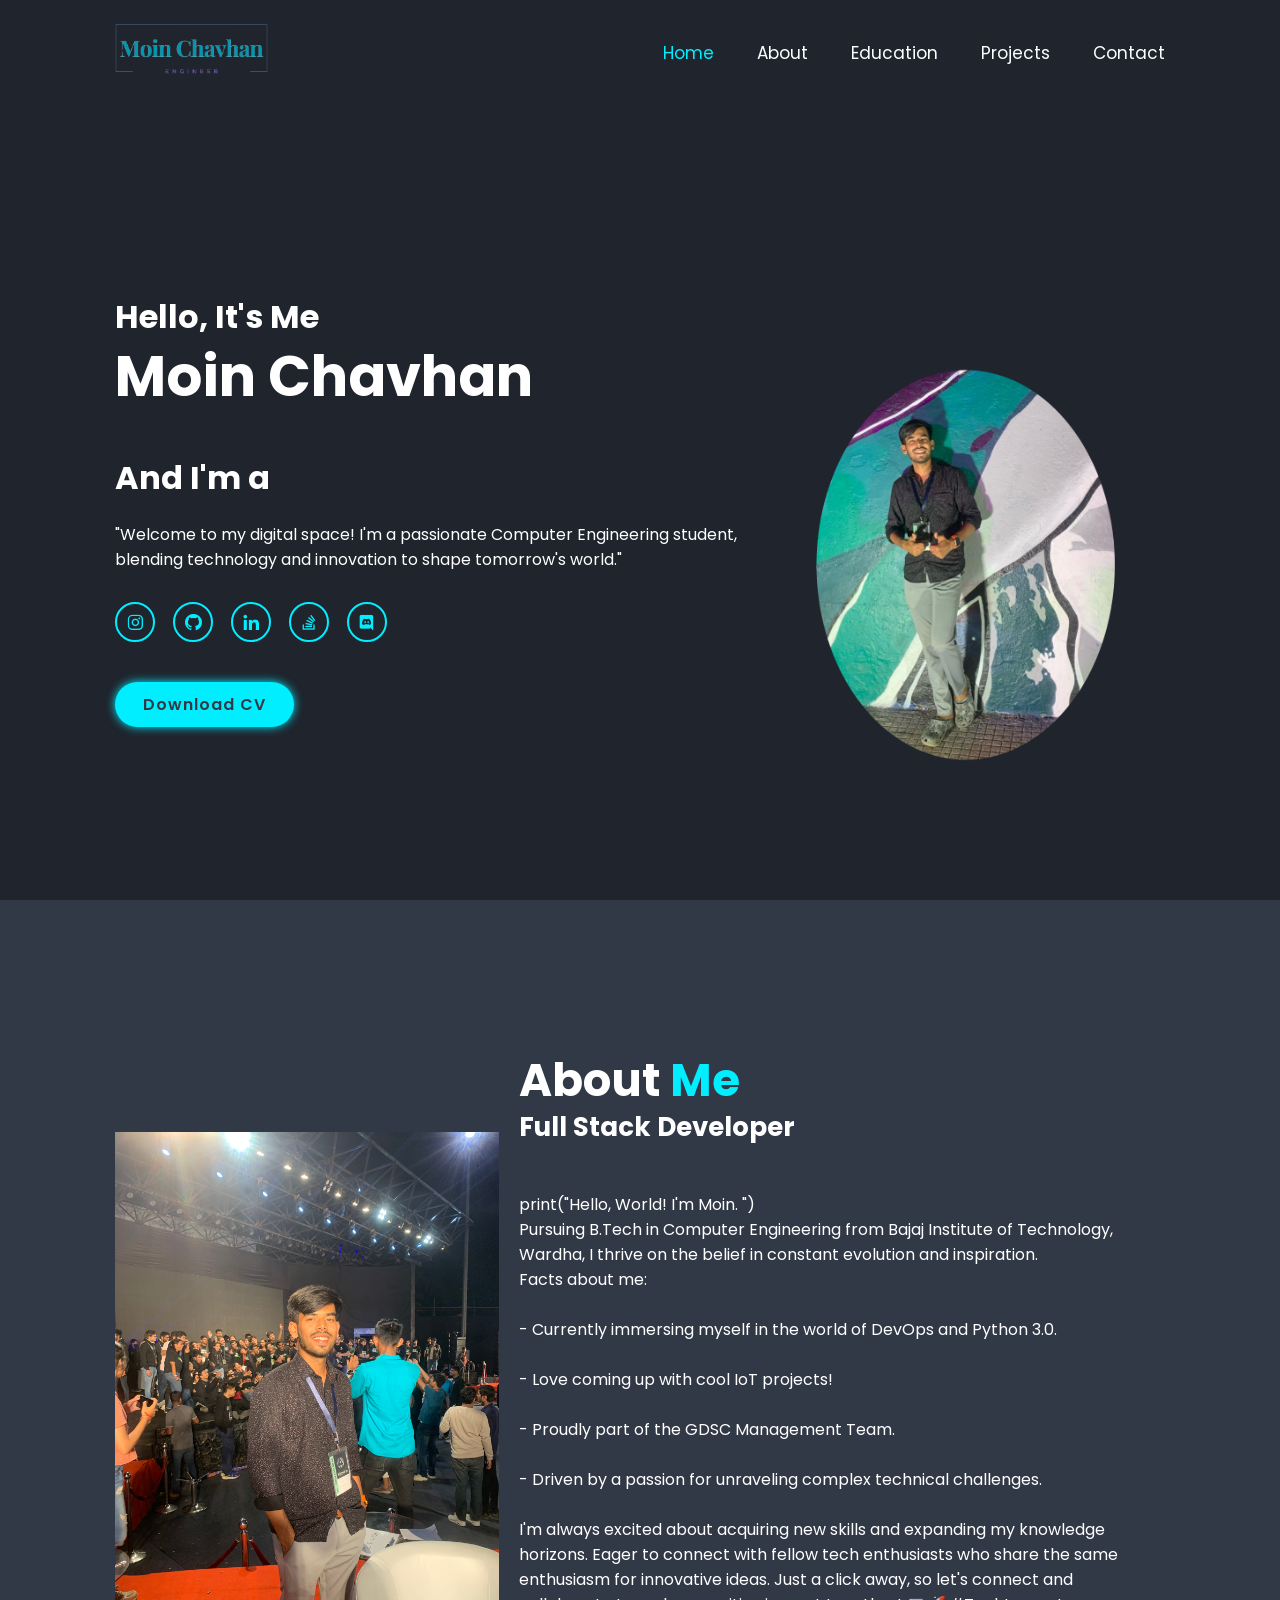
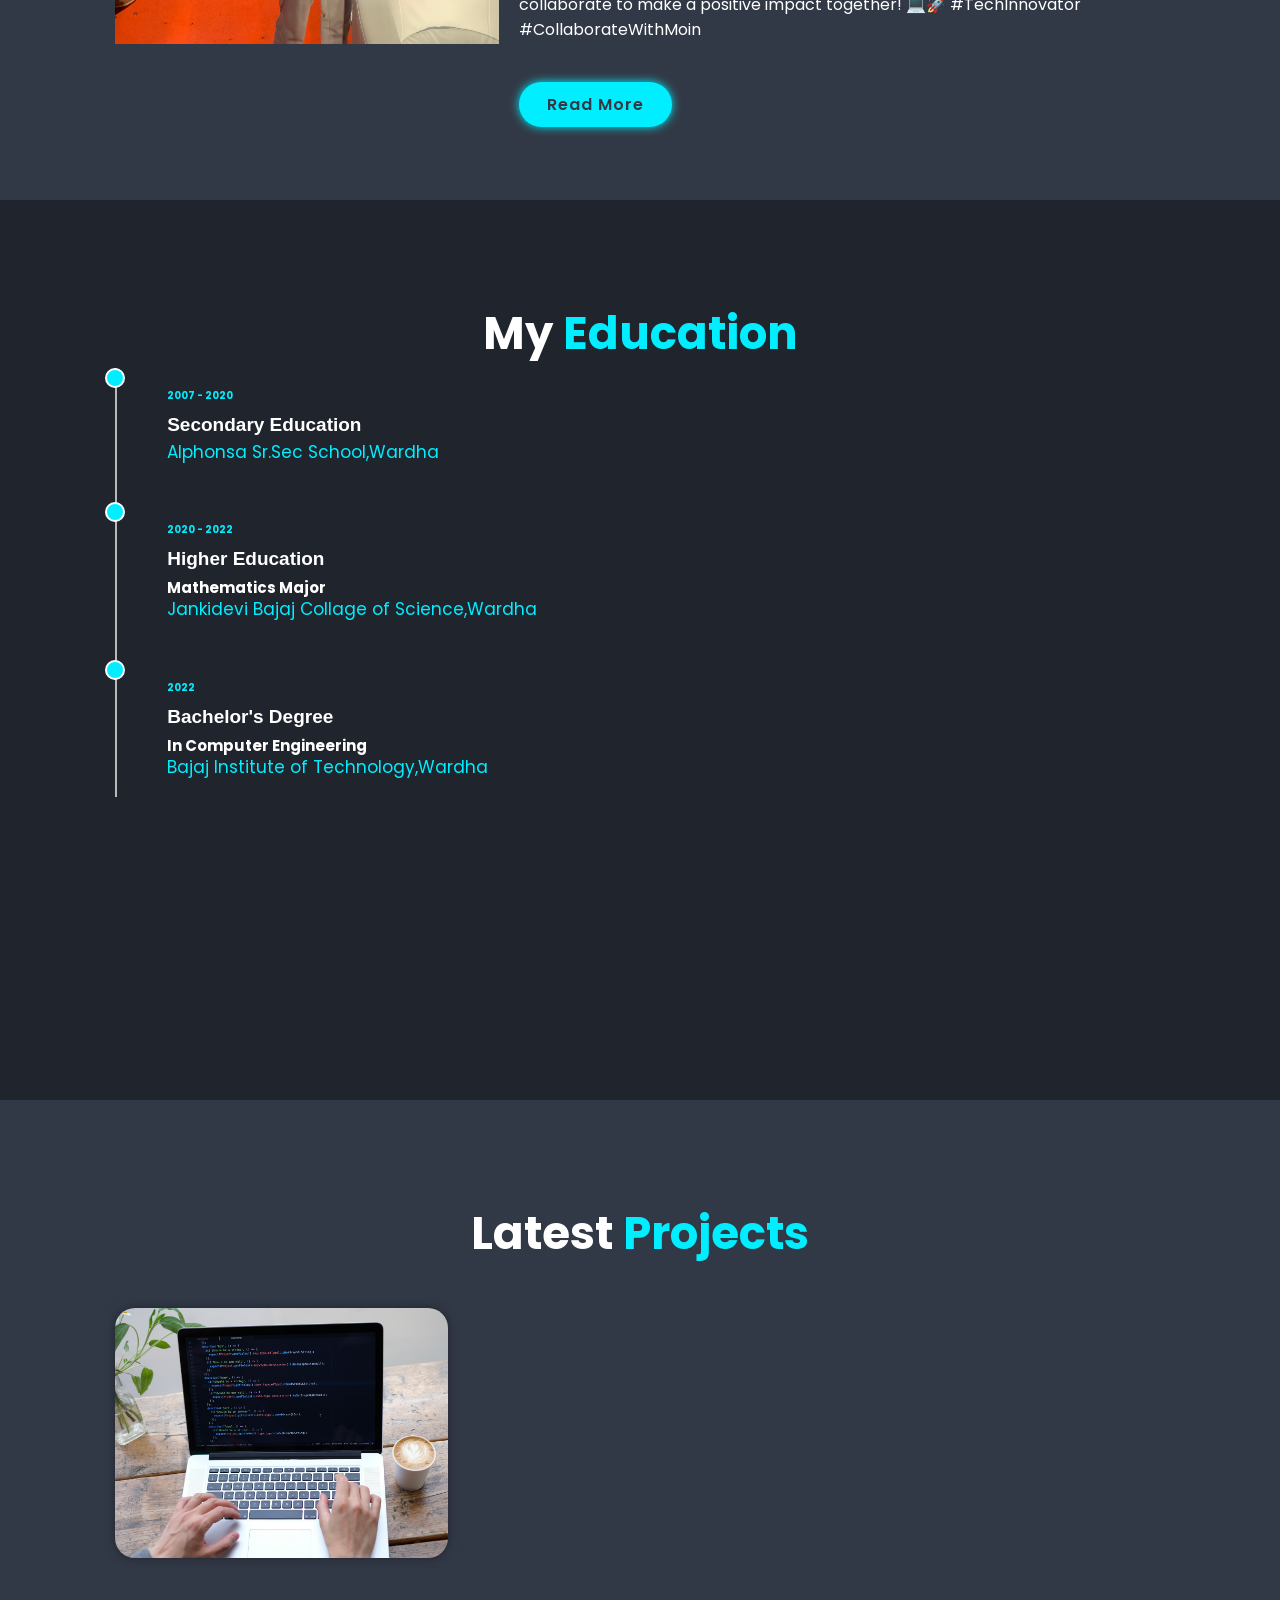
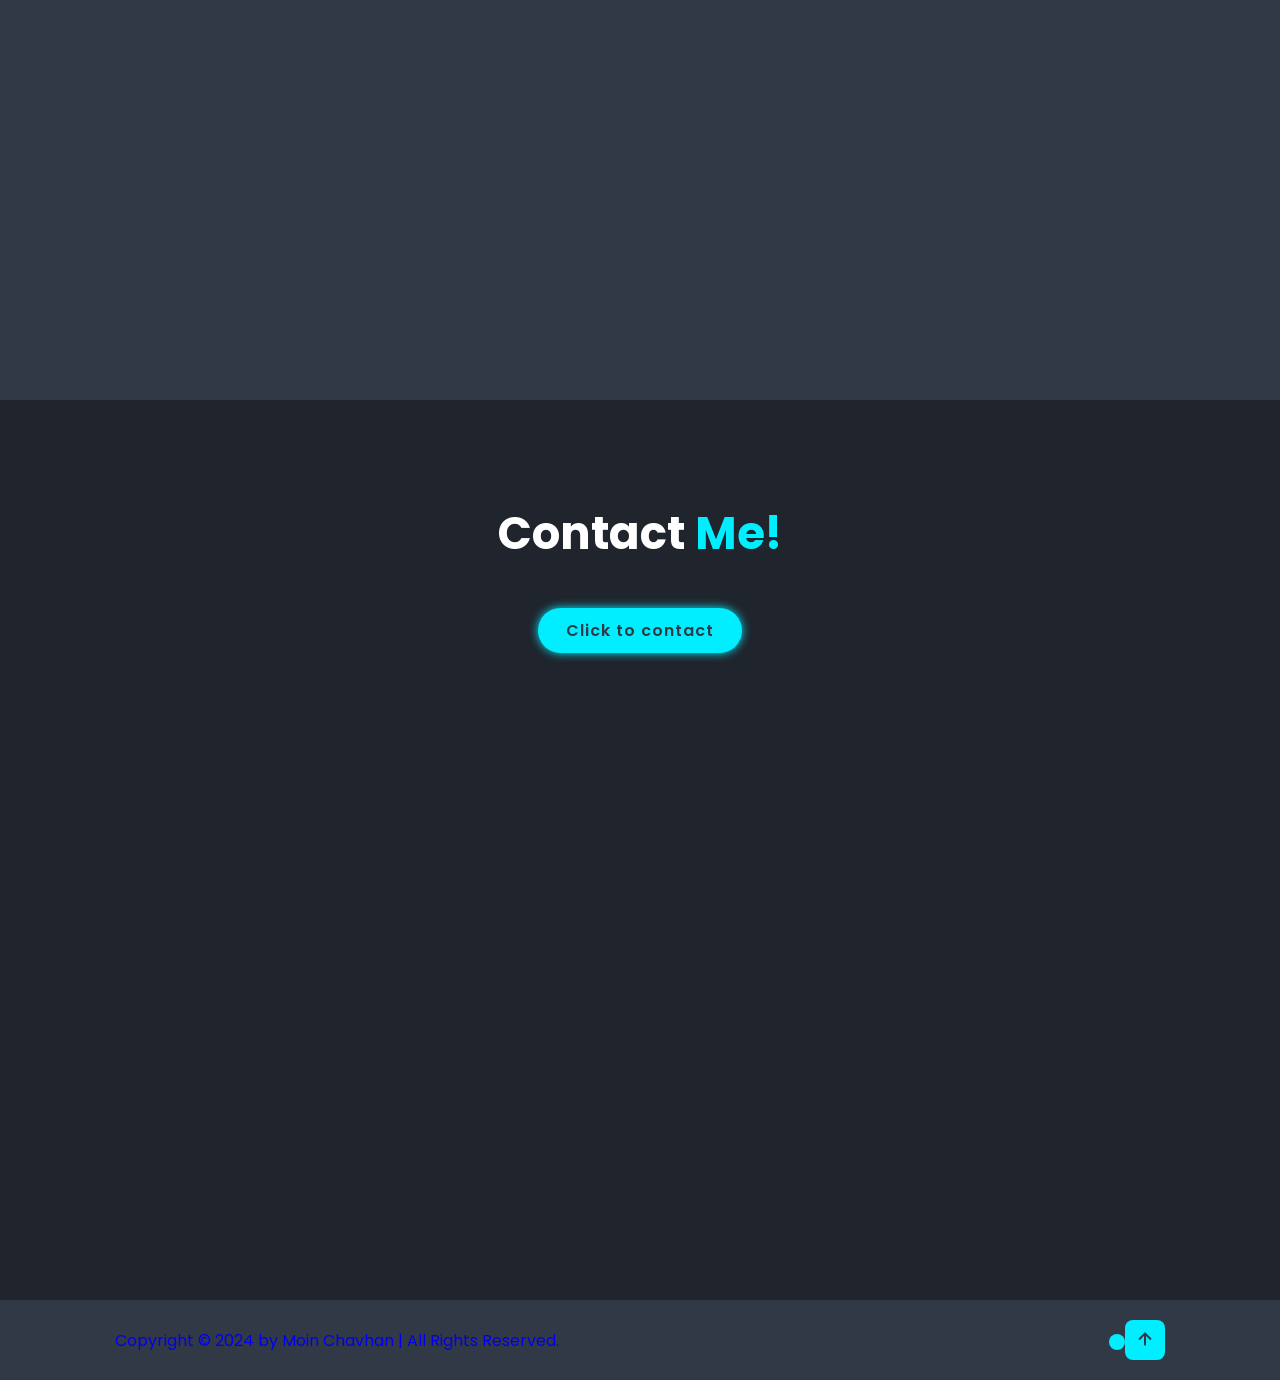
==== index.html @ dec849ca "Add files via upload" ====
<!DOCTYPE html>
<html lang="en">

<head>
    <meta charset="UTF-8">
    <meta http-equiv="X-UA-Compatible" content="IE=edge">
    <meta name="viewport" content="width=device-width, initial-scale=1.0">
    <title>Protfolio of Moin</title>
    <link rel="shortcut icon" href="images/home.png">

    <!-- box icons -->
    <link rel="stylesheet" href="https://unpkg.com/boxicons@2.1.4/css/boxicons.min.css">

    <!-- custom css -->
    <link rel="stylesheet" href="css/style.css">
</head>

<body>

    <!-- header design -->
    <header class="header">
        <a href="#" class="logo"> <img src="images/horizontal.png" alt="Moin Chavhan"></a>


        <i class='bx bx-menu' id="menu-icon"></i>

        <nav class="navbar">
            <a href="#home" class="active">Home</a>
            <a href="#about">About</a>
            <a href="#education">Education</a>
            <a href="#portfolio">Projects</a>
            <a href="#contact">Contact</a>
        </nav>

    </header>

    <!-- home section design -->
    <section class="home" id="home">
        <div class="home-content">
            <h3>Hello, It's Me</h3>
            <h1>Moin Chavhan</h1>
            <h3>And I'm a
                <!-- <span>Full Stack Developer</span> -->
                <span class="multiple-text"></span>
            </h3>
            <p>"Welcome to my digital space! I'm a passionate Computer Engineering student, blending technology and
                innovation to shape tomorrow's world."</p>
            <div class="social-media">

                <a href="https://www.instagram.com/_moinchavhan_?igsh=NmJjdXllanM4bzZm/" target="_blank"><i
                        class='bx bxl-instagram'></i></a>
                <a href="https://github.com/Chavhanmoin/" target="_blank"><i class='bx bxl-github'></i></a>
                <a href="https://www.linkedin.com/in/moin-chavhan-027788236/" target="_blank"><i
                        class='bx bxl-linkedin'></i></a>
                <a href="https://stackoverflow.com/users/21353588/moin-chavhan/"><i
                        class='bx bxl-stack-overflow'></i></a>
                <a href="https://discord.com/channels/@me/1217325838295633992/" target="_blank"><i
                        class="bx bxl-discord"></i></a>
            </div>
            <a href="https://drive.google.com/file/d/1eBJ1mJLeoeniFnhUf2JkTz56FpIelhnZ/view?usp=sharing" class="btn">Download CV</a>
        </div>
        <div class="home-img">
            <img src="images/home.png" alt="Moin">
        </div>
    </section>

    <!-- about section design -->

    <section class="about" id="about">
        <div class="about-img">
            <img src="images/about.JPG" alt="Moin">
        </div>
        <div class="about-content">
            <h2 class="heading">About <span>Me</span></h2>
            <h3>Full Stack Developer</h3>
            <p><br>print("Hello, World! I'm Moin. ")</br>

                Pursuing B.Tech in Computer Engineering from Bajaj Institute of Technology, Wardha, I thrive on the
                belief in constant evolution and inspiration.

                <br>Facts about me:</br>

                <br>- Currently immersing myself in the world of DevOps and Python 3.0.</br>
                <br>- Love coming up with cool IoT projects!</br>
                <br>- Proudly part of the GDSC Management Team.</br>
                <br>- Driven by a passion for unraveling complex technical challenges.</br>

                <br> I'm always excited about acquiring new skills and expanding my knowledge horizons. Eager to connect
                with fellow tech enthusiasts who share the same enthusiasm for innovative ideas. Just a click away, so
                let's connect and collaborate to make a positive impact together! 💻🚀 #TechInnovator
                #CollaborateWithMoin</br>
            </p>
            <a href="#" class="btn">Read More</a>
        </div>
    </section>

    <!-- Services section design -->

    <section class="col" id="education">

        <h2 class="heading">My <span>Education</span></h2>

        <div class="contents">

            <div class="box">
                <h4>2007 - 2020</h4>
                <h3>Secondary Education</h3>
                <p>Alphonsa Sr.Sec School,Wardha</p>
            </div>

            <div class="box">
                <h4>2020 - 2022</h4>
                <h3>Higher Education</h3>
                <h2>Mathematics Major</h2>
                <p>Jankidevi Bajaj Collage of Science,Wardha</p>
            </div>

            <div class="box">
                <h4>2022 </h4>
                <h3>Bachelor's Degree</h3>
                <h2>In Computer Engineering</h2>
                <p>Bajaj Institute of Technology,Wardha</p>
            </div>

        </div>
    </section>

    <!-- Projects section design -->

    <section class="portfolio" id="portfolio">
        <h2 class="heading">Latest <span>Projects</span></h2>
        <div class="portfolio-container">
            <div class="portfolio-box">
                <img src="images/1.jpg" alt="E-commerce website">
                <div class="portfolio-layer">
                    <h4>E-Commerce website</h4>
                    <p>It is an html, css, and javascript based fronted E-commerce website for Furniture and
                        other Interior iteam selling.</p>
                    <i class='bx bx-link-external'></i>
                </div>
                <div class="portfolio-box">
                    <img src="images/2.jpg" alt="E-commerce website">
                    <div class="portfolio-layer">
                        <h4>E-Commerce website</h4>
                        <p>It is an html, css, and javascript based fronted E-commerce website for Furniture and
                            other Interior iteam selling.</p>
                        <i class='bx bx-link-external'></i>
                    </div>
                    <div class="portfolio-box">
                        <img src="images/3.jpg" alt="E-commerce website">
                        <div class="portfolio-layer">
                            <h4>E-Commerce website</h4>
                            <p>It is an html, css, and javascript based fronted E-commerce website for Furniture and
                                other Interior iteam selling.</p>
                            <i class='bx bx-link-external'></i>
                        </div>
                        <div class="portfolio-box">
                            <img src="images/4.jpg" alt="E-commerce website">
                            <div class="portfolio-layer">
                                <h4>E-Commerce website</h4>
                                <p>It is an html, css, and javascript based fronted E-commerce website for Furniture and
                                    other Interior iteam selling.</p>
                                <i class='bx bx-link-external'></i>
                            </div>
                            <div class="portfolio-box">
                                <img src="images/5.jpg" alt="E-commerce website">
                                <div class="portfolio-layer">
                                    <h4>E-Commerce website</h4>
                                    <p>It is an html, css, and javascript based fronted E-commerce website for Furniture
                                        and
                                        other Interior iteam selling.</p>
                                    <i class='bx bx-link-external'></i>
                                </div>
                                <div class="portfolio-box">
                                    <img src="images/6.jpg" alt="E-commerce website">
                                    <div class="portfolio-layer">
                                        <h4>E-Commerce website</h4>
                                        <p>It is an html, css, and javascript based fronted E-commerce website for
                                            Furniture and
                                            other Interior iteam selling.</p>
                                        <i class='bx bx-link-external'></i>
                                    </div>
                                </div>
    </section>

    <!-- contact section design -->

    <section class="contact" id="contact">
        <h2 class="heading">Contact <span>Me!</span></h2> 
       <a href="contact.php"><input type="submit" value="Click to contact" class="btn">
    </section>


    <!-- footer design -->

    <footer class="footer">
        <div class="footer-text">
            <p>Copyright &copy; 2024 by Moin Chavhan | All Rights Reserved.</p>
        </div>

        <div class="footer-iconTop">
            <a href="#home"><i class="bx bx-up-arrow-alt"></i></a>
        </div>
    </footer>
    <!-- scroll reveal -->

    <script src="https://unpkg.com/scrollreveal"></script>

    <!-- typed js -->

    <script src="https://unpkg.com/typed.js@2.0.132/dist/typed.umd.js"></script>


    <!-- custom js -->
    <script src="script/script.js"><i class='bx bx-link-external'></i></script>
    <script src="script/saveData.js"></script>
</body>

</html>
---- css/style.css ----
@import url("https://fonts.googleapis.com/css2?family=Poppins:wght@300;400;500;600;700;800;900&display=swap");

*{
    margin: 0;
    padding: 0;
    box-sizing: border-box;
    text-decoration: none;
    border: none;
    outline:none;
    scroll-behavior: smooth;
    font-family: 'Poppins',sans-serif;

}

:root{
    --bg-color:#1f242d;
    --second-bg-color : #323946;
    --text-color : #fff;
    --main-color: #0ef;
}

html{
    font-size: 62.5%;
    overflow-x: hidden;
}

body{
    background: var(--bg-color);
    color: var(--text-color);

}

section{
    min-height: 100vh;
    padding: 10rem 9% 2rem;
}



.header {
    position: fixed;
    top: 0;
    left: 0;
    width: 100%;
    padding: 2rem 9%;
    background: var(--bg-color);
    display: flex;
    justify-content: space-between;
    align-items: center;
    z-index: 100;
}

.header.sticky {
    border-bottom: .1rem solid rgba(0, 0, 0, 0.2);
}

.logo{
    font-size: 2.5rem;
    color: var(--text-color);
    font-weight: 600;
    cursor: default;
}

.logo img{
    height: 55px;
}

.navbar a{
    font-size: 1.7rem;
    color: var(--text-color);
    margin-left: 4rem;
}

.navbar a:hover, .navbar a.active {
    color: var(--main-color);
}

#menu-icon {
    font-size: 3.6rem;
    color: var(--text-color);
    display: none;
}

.home{
    display: flex;
    justify-content: center;
    align-items: center;

}

.home-img img{
    width: 33vw;
    animation: floatImage 4s ease-in-out infinite;
}

@keyframes floatImage {
    0% {
        transform: translateY(0);
    }
    50%{
        transform: translateY(-2.4rem);
    }
    100% {
        transform: translateY(0);
    }
}


.home-content h3{
    margin-top: 4rem;
    font-size: 3.2rem;
    font-weight: 700;
}

.home-content h3:nth-of-type(2){
    margin-bottom: 2rem;
}

span {
    color: var(--main-color);
}

.home-content h1{
    font-size: 5.6rem;
    font-weight: 700;
    line-height: 1.3;
}

.home-content p {
    font-size: 1.6rem;
}

.social-media a {
    display: inline-flex;
    justify-content: center;
    align-items: center;
    width: 4rem;
    height: 4rem;
    background: transparent;
    border: .2rem solid var(--main-color);
    border-radius: 50%;
    font-size: 2rem;
    color: var(--main-color);
    margin: 3rem 1.5rem 3rem 0;
    transition: .5s ease;

}


.social-media a:hover{
    background: var(--main-color);
    color: var(--second-bg-color);
    box-shadow: 0 0 1rem var(--main-color);
}

.btn {
    display: inline-block;
    padding: 1rem 2.8rem ;
    background: var(--main-color);
    border-radius: 4rem;
    box-shadow: 0 0 1rem var(--main-color);
    font-size: 1.6rem;
    color : var(--second-bg-color);
    letter-spacing: .1rem;
    font-weight: 600;
    transition: .5s ease;
}

.btn:hover {
    box-shadow: none;
}

.about{
    display: flex;
    justify-content: center;
    align-items: center;
    gap: 2rem;
    background: var(--second-bg-color);
}

.about-img img{
    width: 30vw;
}

.heading {
    text-align: center;
    font-size: 4.5rem;
}

.about-content h2 {
    text-align: left;
    line-height: 1.2;
}

.about-content h3 {
    font-size: 2.6rem;
}

.about-content p{
    font-size: 1.6rem;
    margin: 2rem 0 3rem ;
}


.col header.title{
	font-family: helvetica;
	color: var(--main-color);
	padding: 0px 0px 20px 30px;
}
.col .contents{
	padding: 0px 30px;
	border-left: 2px solid #bababa;
}
.col .contents .box{
	position: relative;
	padding: 20px;
	border: 1px var(--bg-color);
	background-color: var(--bg-color);
	cursor: pointer;
	transition: all 0.4s;
	margin-bottom: 20px;
}
.col .contents .box:hover{
	box-shadow: 0px 3px 12px 0px #ccc;
	border: 1px solid transparent;
}
.col .contents .box::before{
	content: '';
	position: absolute;
	width: 16px;
	height: 16px;
	border-radius: 50%;
	right: calc(100% + 22px);
	top: 0;
	background-color:var(--main-color);
	border: 2px solid white;
}
.box h4{
	position: relative;
	color:var(--main-color);
}
.box h3{
	font-size: 19px;
	padding: 10px 0px 6px;
	font-family: helvetica;
	color: #fff;
}
.box p{
	line-height: 1.2;
	color: #0ef;
	font-size: 17px;
}
@media(max-width: 768px){
	main.row{
		grid-template-columns: 1fr;
	}
	.row .col:nth-child(2){
		margin-top: 30px;
	}
}

.portfolio{
    background-color: var(--second-bg-color);

}

.portfolio h2 {
    margin-bottom: 4rem;
}

.portfolio-container {
    display: grid;
    grid-template-columns: repeat(3, 1fr); 
    align-items: center;
    gap: 2.5rem;
}

.portfolio-container .portfolio-box {
    position: relative;
    border-radius: 2rem;
    box-shadow: 0 0 1rem var(--bg-color);
    overflow: hidden;
    display: flex;
}

.portfolio-box img {
    width: 100%;
    transition: .5s ease;
}

.portfolio-box:hover img{
    transform: scale(1.1);
}

.portfolio-box .portfolio-layer{
    position: absolute;
    bottom: 0;
    left: 0;
    width: 100%;
    height: 100%;
    background: linear-gradient(rgba(0, 0, 0, 0.482) ,var(--main-color));
    display: flex;
    justify-content: center;
    align-items: center;
    flex-direction: column;
    text-align: center;
    padding: 0 4rem;
    overflow: hidden;
    transform: translateY(100%);
    transition: .5s ease;
}

.portfolio-box:hover .portfolio-layer {
    transform: translateY(0);
}

.portfolio-layer h4 {
    font-size: 2.4rem;
    /* margin: .3rem 0 1rem; */
}

.portfolio-layer p {
    font-size: 1.6rem;
    margin: .3rem 0 1rem;
    
}

.portfolio-layer a{
    display: inline-flex;
    justify-content: center;
    align-items: center;
    width: 5rem;
    height: 5rem;
    background: var(--text-color);
    border-radius: 50%;
}

.portfolio-layer a  i{
    font-size: 3rem;
    color: var(--second-bg-color);
}

.contact h2 {
    margin-bottom: 3rem;
}

.contact form {
    max-width: 70rem;
    margin: 1rem auto;
    text-align: center;
    margin-bottom: 3rem;
}

.contact form .input-box {
    display: flex;
    justify-content: space-between;
    flex-wrap: wrap;
}

.contact form .input-box input , 
.contact form textarea {
    width: 100%;
    padding: 1.5rem;
    font-size: 1.6rem;
    color: var(--text-color);
    background: var(--second-bg-color);
    border-radius: .8rem;
    margin: .7rem 0;
}
.contact {
    text-align: center; /* Center align the contents */
}

.btn {
    display: inline-block; /* Ensure the button behaves as a block element */
    margin-top: 10px; /* Optional: Add some space between the heading and the button */
}

.contact form .input-box input{
    width: 49%;
}

.contact form textarea {
    resize: none;
}

.contact form .btn {
    margin: 2rem;
    cursor: pointer;
}

.footer {
    display: flex;
    justify-content: space-between;
    align-items: center;
    flex-wrap: wrap;
    padding: 2rem 9%;
    background: var(--second-bg-color);
}

.footer-text p {
    font-size: 1.6rem;
}

.footer-iconTop a{
    display: inline-flex;
    justify-content: center;
    align-items: center;
    padding: .8rem;
    background: var(--main-color);
    border-radius: .8rem;
    transition: .5s ease;
}

.footer-iconTop a:hover {
    box-shadow: 0 0 1rem var(--main-color);
}

.footer-iconTop a i {
    font-size: 2.4rem;
    color: var(--second-bg-color);
}

/* BREAKPOINTS */

@media (max-width: 1200px) {
    html{
        font-size : 55%;
    }  
}

@media (max-width: 991px) {
    .header {
        padding: 2rem 3%;
    }

    section {
        padding: 10rem 3% 2rem;
    }

    .services {
        padding-bottom: 7rem;
    }

    .projects {
        padding-bottom: 7rem;
    }

    .contact {
        min-height: auto;
    }
    
    footer{
        padding: 2rem 3%;
    }
}

@media (max-width: 768px) {
    #menu-icon {
        display: block;
    }

    .navbar {
        position: absolute;
        top: 100%;
        left: 0;
        width: 100%;
        padding: 1rem 3%;
        background: var(--bg-color);
        border-top: .1rem solid rgba(0, 0, 0, 0.2);
        box-shadow: 0 .5rem 1rem rgba(0, 0, 0, 0.2);
        display: none;
    }

    .navbar.active {
        display: block;
    }

    .navbar a{
        display: block;
        font-size: 2rem;
        margin: 3rem 0;
    }

    .home {
        flex-direction: column;
    }
    
    .home-content h3{
        font-size: 2.6rem;
    }

    .home-content h1 {
        font-size: 5rem;
    }

    .home-img img {
        width: 70vw;
        margin-top: 4rem;
    }

    .about {
        flex-direction: column-reverse;
    }

    .about img {
        width: 70vw;
        margin-top: 4rem;
    }

    .services h2 {
        margin-bottom: 3rem;
    }

    .projects h2{
        margin: 3rem;
    }

    .project-container {
        grid-template-columns: repeat(2,1fr) ;  /* 2 for 2 picture make it 1 for 1  -- repeat(1,1fr) */
    }

}

@media (max-width: 620px) {
    .project-container {
        grid-template-columns: repeat(1,1fr);
    }
}

@media (max-width: 450px) {
    html{
        font-size: 50%;
    }

    .contact form .input-box input {
        width: 100%;
    }
}

@media (max-width: 380px){
    .home-img img{
        width: 90vw;
    }

    .about-img img {
        width: 90vw;
    }

    .footer {
        flex-direction: column-reverse;
    }

    .footer p {
        text-align: center;
        margin-top: 2rem;
    }

}
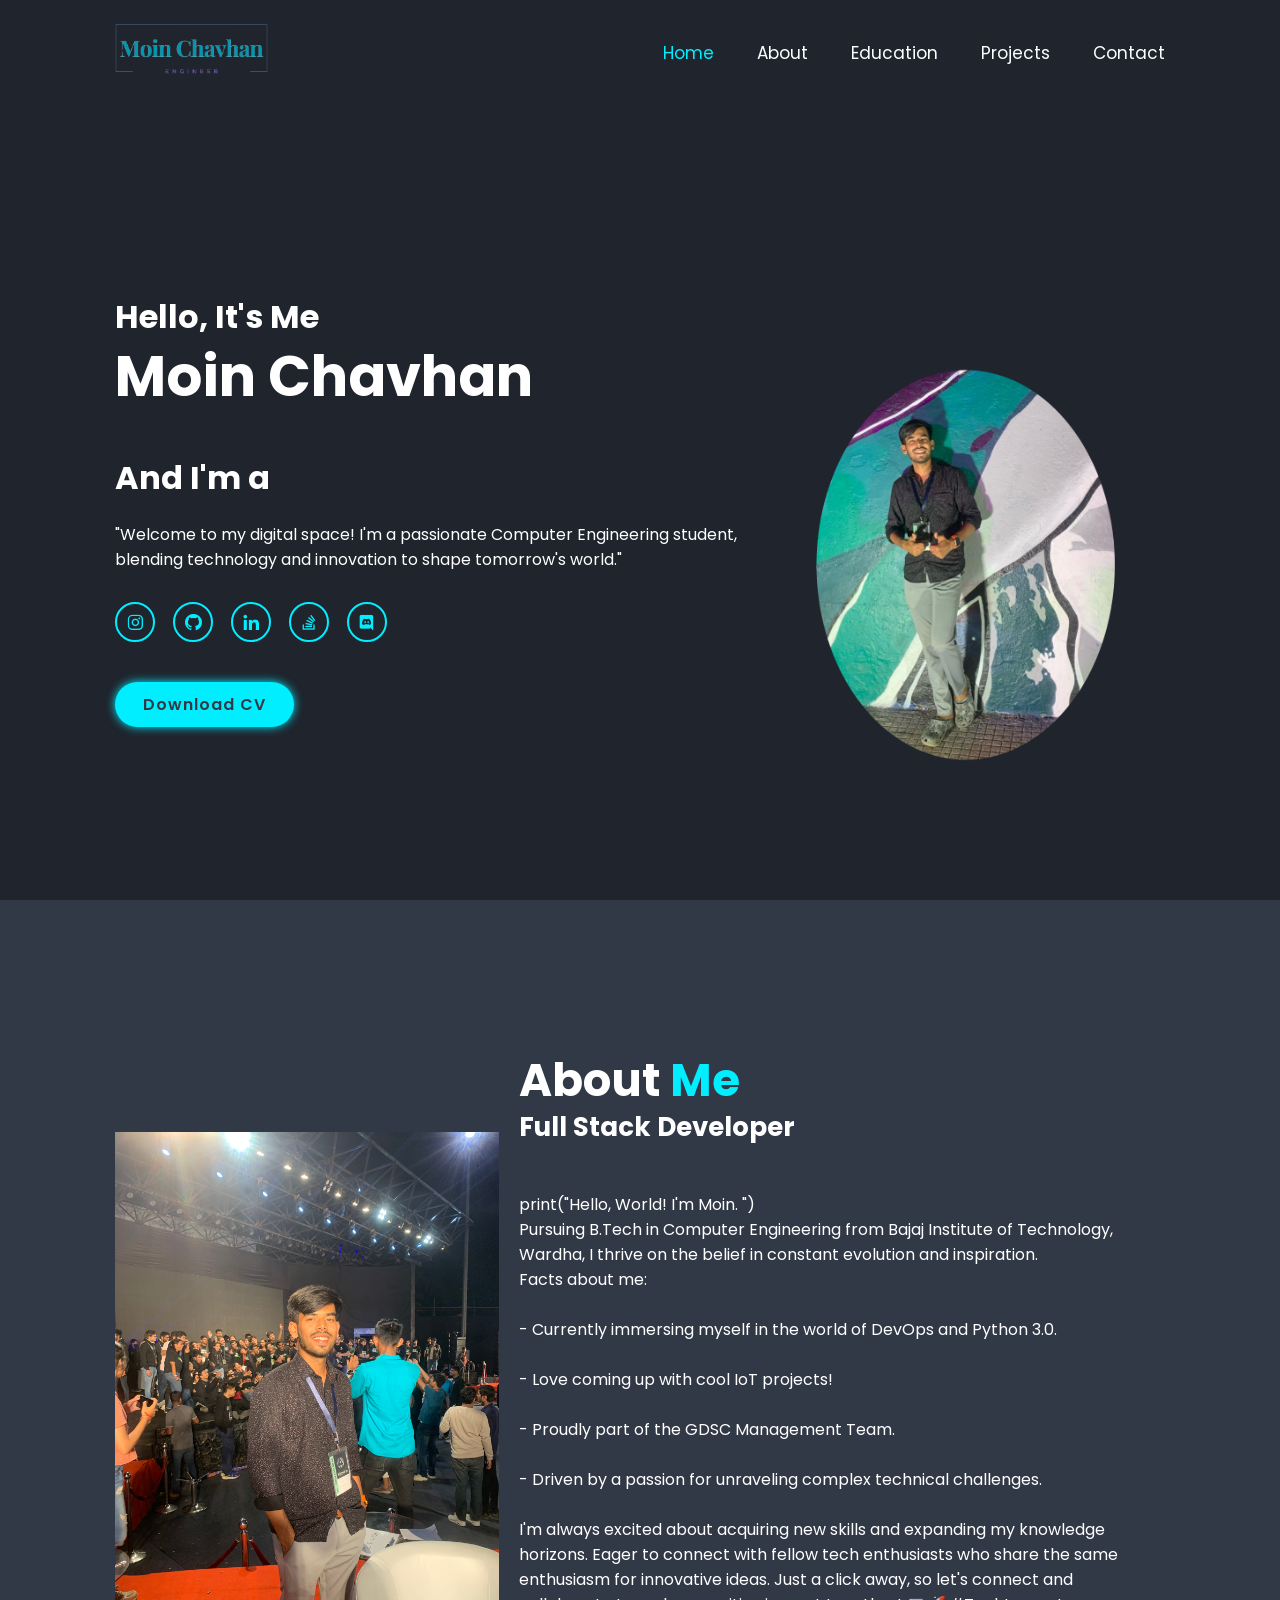
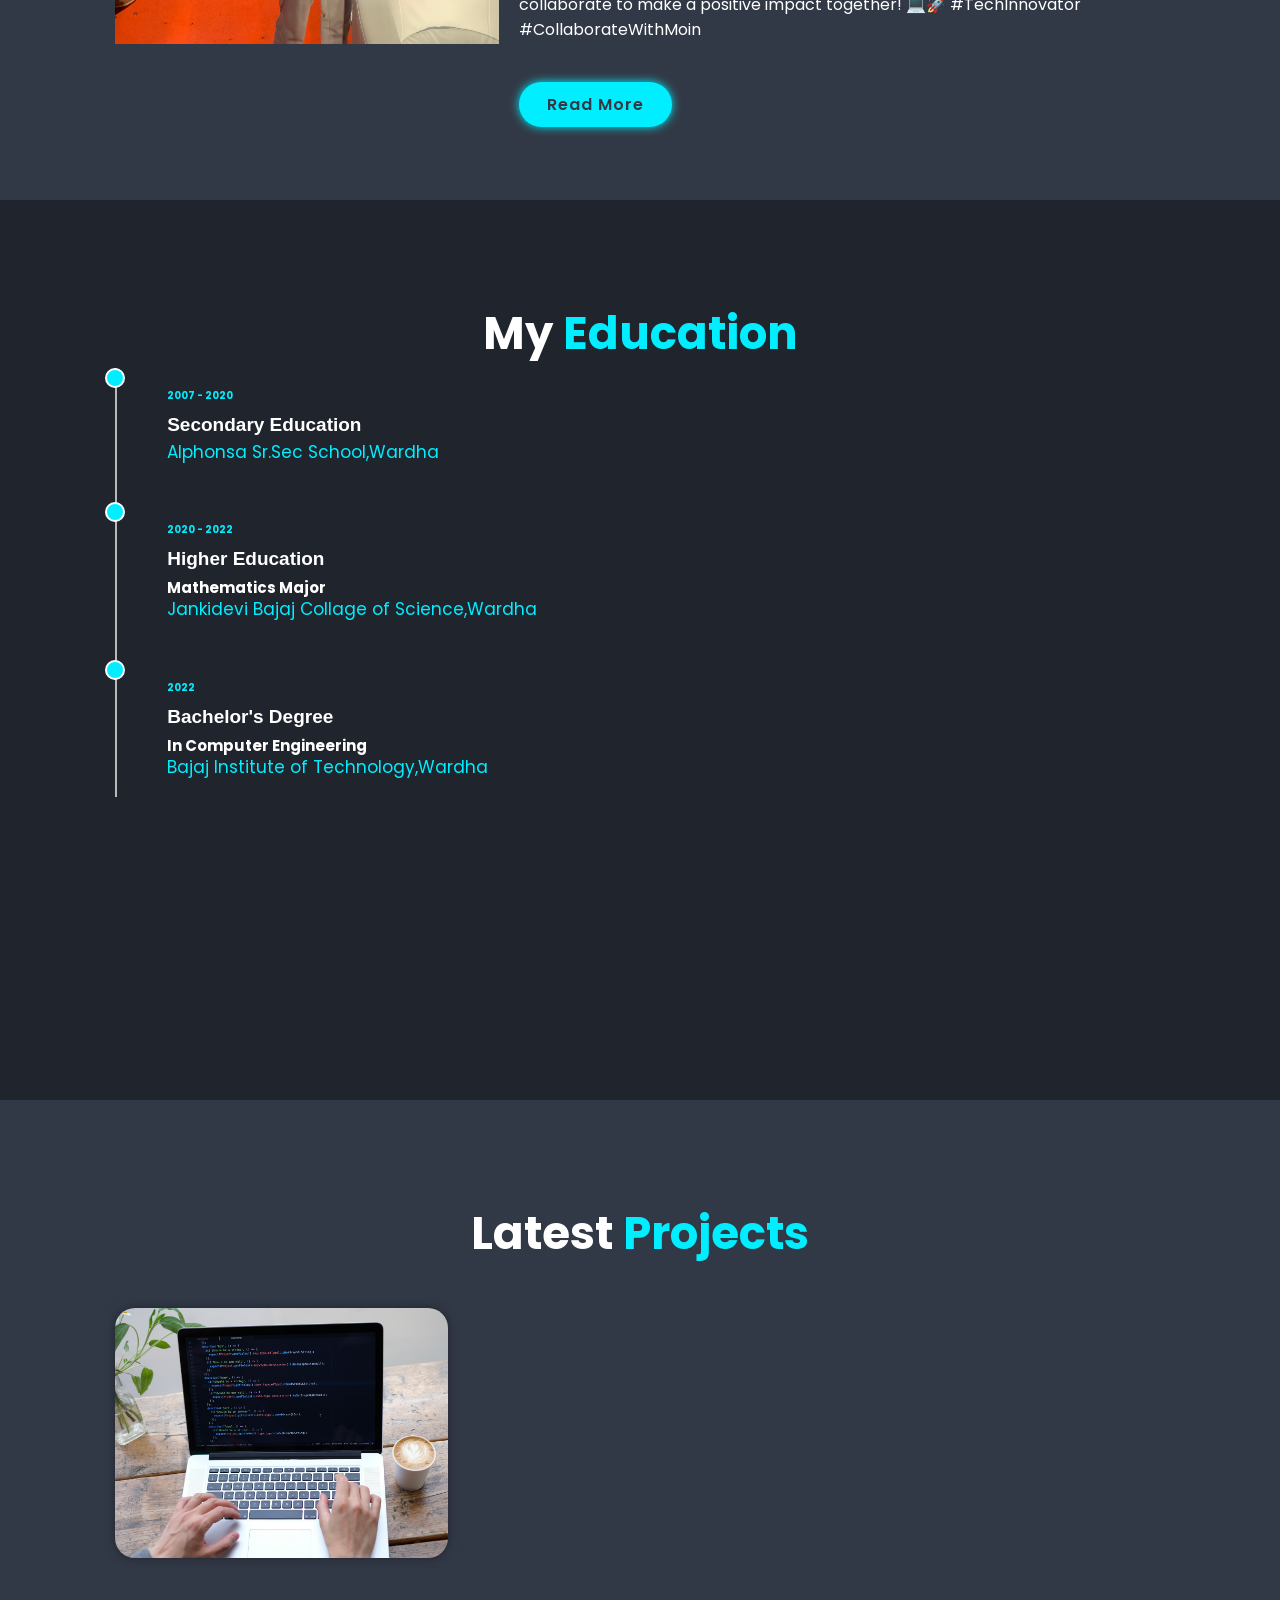
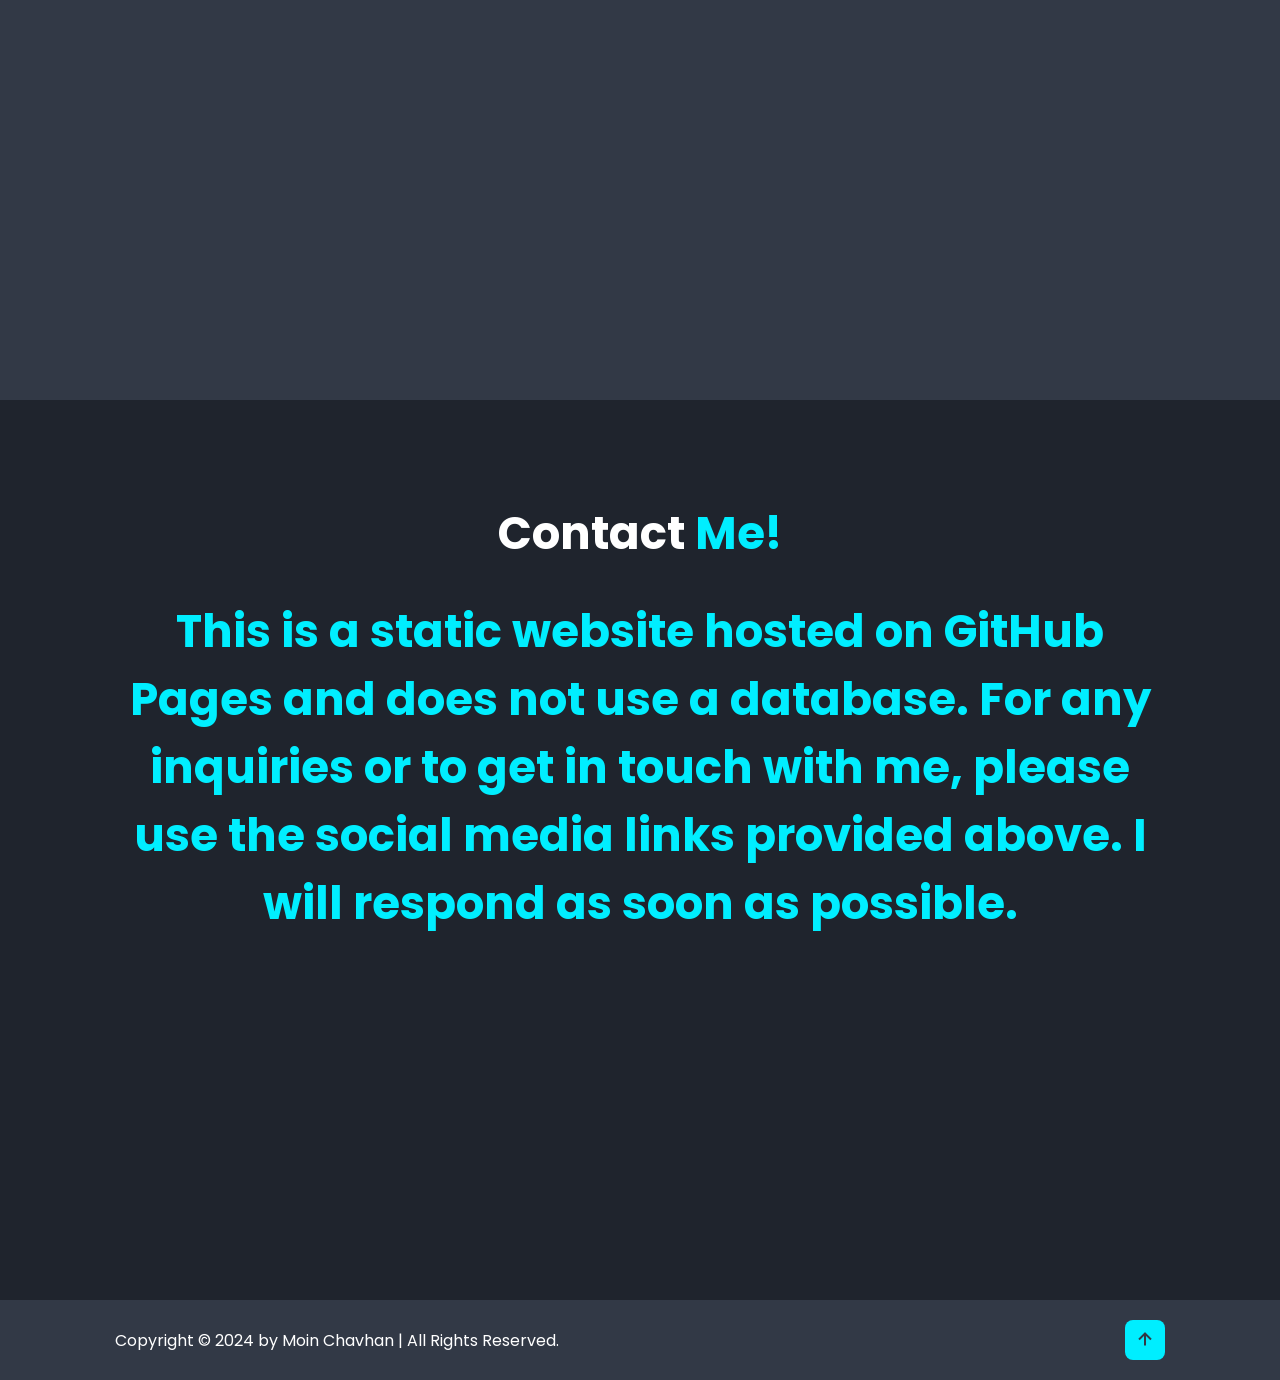
==== commit c4dfb57f: "Update index.html" ====
--- a/index.html
+++ b/index.html
@@ -187,7 +187,7 @@
 
     <section class="contact" id="contact">
         <h2 class="heading">Contact <span>Me!</span></h2> 
-       <a href="contact.php"><input type="submit" value="Click to contact" class="btn">
+         <h2 class="heading"><span>This is a static website hosted on GitHub Pages and does not use a database. For any inquiries or to get in touch with me, please use the social media links provided above. I will respond as soon as possible.</span></h2> 
     </section>
 
 
@@ -216,4 +216,4 @@
     <script src="script/saveData.js"></script>
 </body>
 
-</html>+</html>
